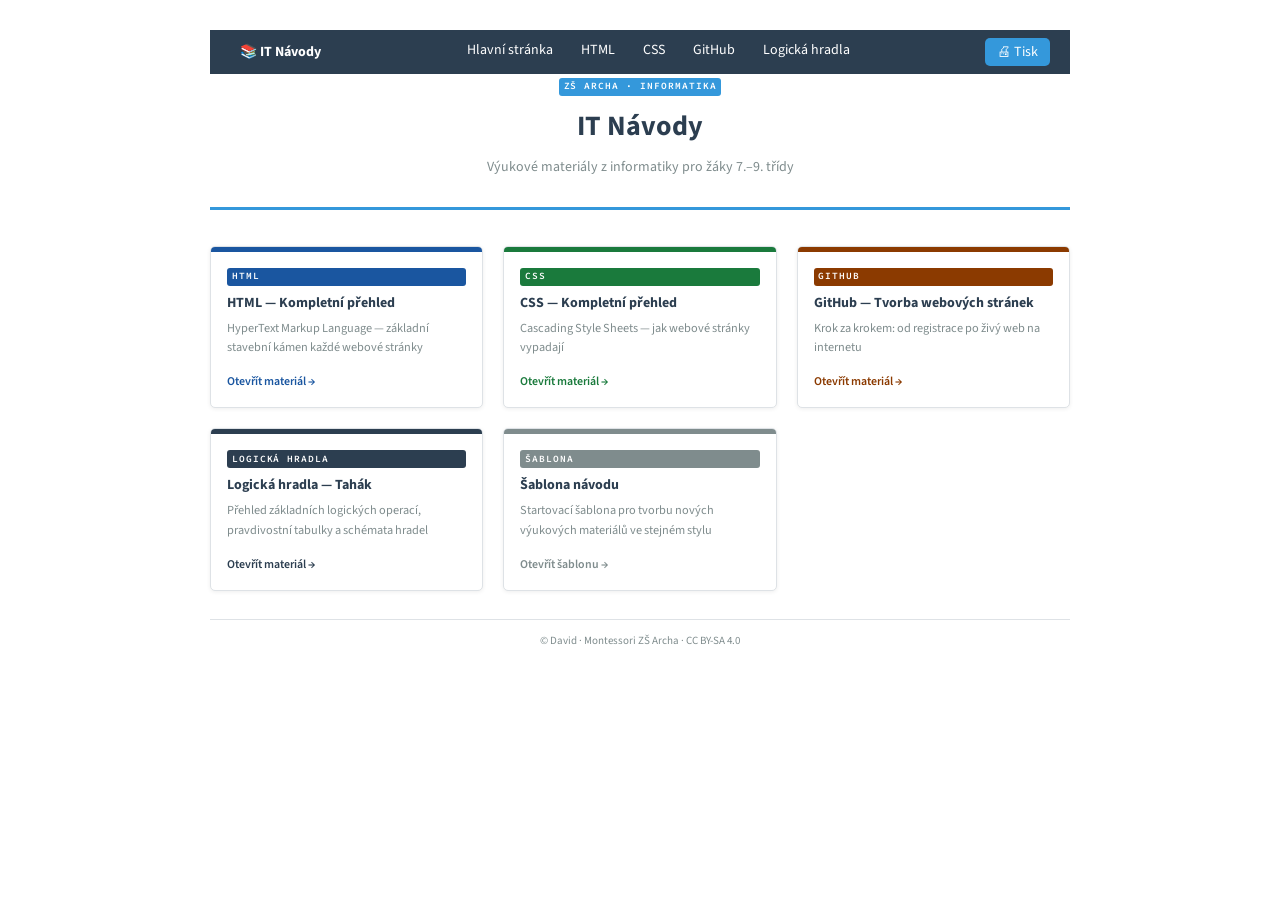
==== index.html @ d5dbec37 "Nav panel & basic menu" ====
<!DOCTYPE html>
<html lang="cs">
<head>
  <meta charset="UTF-8">
  <meta name="viewport" content="width=device-width, initial-scale=1.0">
  <meta name="description" content="Výukové materiály z informatiky pro žáky 7.–9. třídy ZŠ.">
  <title>IT Návody — Rozcestník</title>
  <link rel="stylesheet" href="navody-print.css">
  <style>
    /* === Přepsání max-width pro rozcestník === */
    body {
      max-width: 900px;
      padding: 30px 20px;
    }

    /* === Hlavička rozcestníku === */
    .site-header {
      text-align: center;
      margin-bottom: 36px;
      padding-bottom: 20px;
      border-bottom: 3px solid var(--color-secondary);
    }

    .site-header h1 {
      border-bottom: none;
      padding-bottom: 0;
      margin-bottom: 8px;
      font-size: 28px;
    }

    .site-header .subtitle {
      font-size: 1rem;
      color: var(--color-light);
    }

    /* === Grid karet === */
    .card-grid {
      display: grid;
      grid-template-columns: repeat(auto-fill, minmax(240px, 1fr));
      gap: 20px;
      margin: 28px 0;
    }

    /* === Karta === */
    .card {
      background: white;
      border: 1px solid var(--color-border);
      border-radius: var(--border-radius);
      overflow: hidden;
      box-shadow: 0 1px 4px rgba(0,0,0,0.07);
      transition: transform 0.15s ease, box-shadow 0.15s ease;
      display: flex;
      flex-direction: column;
    }

    .card:hover {
      transform: translateY(-3px);
      box-shadow: 0 4px 14px rgba(0,0,0,0.13);
    }

    /* Barevný pruh nahoře */
    .card-stripe {
      height: 5px;
      background: var(--card-color, var(--color-secondary));
    }

    .card-body {
      padding: 16px;
      flex: 1;
      display: flex;
      flex-direction: column;
    }

    .card-badge {
      display: inline-block;
      font-family: var(--font-code);
      font-size: 0.68rem;
      font-weight: 600;
      letter-spacing: 0.1em;
      text-transform: uppercase;
      color: white;
      background: var(--card-color, var(--color-secondary));
      padding: 0.15em 0.5em;
      border-radius: 3px;
      margin-bottom: 8px;
    }

    .card h2 {
      font-size: 1rem;
      color: var(--color-primary);
      border-left: none;
      padding-left: 0;
      margin-top: 0;
      margin-bottom: 6px;
      line-height: 1.35;
    }

    .card p {
      font-size: 0.88rem;
      color: var(--color-light);
      margin: 0;
      flex: 1;
    }

    .card-link {
      display: block;
      margin-top: 14px;
      font-size: 0.85rem;
      font-weight: 600;
      color: var(--card-color, var(--color-secondary));
      text-decoration: none;
    }

    .card-link:hover {
      text-decoration: underline;
    }

    /* Barevná témata karet */
    .card--html  { --card-color: #1a56a0; }
    .card--css   { --card-color: #1a7a3c; }
    .card--github { --card-color: #8b3a00; }
    .card--logic { --card-color: #2c3e50; }
    .card--template { --card-color: #7f8c8d; }

    /* === Tisk === */
    @media print {
      body {
        max-width: none;
        padding: 0;
      }

      .card-grid {
        display: block;
      }

      .card {
        display: flex;
        flex-direction: row;
        align-items: center;
        border: none;
        border-bottom: 1px solid var(--color-border);
        border-radius: 0;
        box-shadow: none;
        padding: 8px 0;
        gap: 12px;
        transform: none !important;
      }

      .card-stripe {
        display: none;
      }

      .card-body {
        padding: 0;
        flex-direction: row;
        align-items: baseline;
        gap: 10px;
        flex-wrap: wrap;
      }

      .card h2 {
        font-size: 0.95rem;
        margin: 0;
      }

      .card p {
        font-size: 0.82rem;
      }

      .card-link {
        margin-top: 0;
        font-size: 0.8rem;
      }

      .site-header h1 {
        font-size: 18px;
      }
    }

    /* === Responzivita === */
    @media screen and (max-width: 520px) {
      .card-grid {
        grid-template-columns: 1fr;
      }
    }
  </style>
</head>

<body>

<nav class="site-nav no-print">
  <a class="nav-logo" href="index.html">📚 IT Návody</a>
  <input type="checkbox" id="nav-toggle" class="nav-toggle">
  <label for="nav-toggle" class="nav-hamburger">&#9776;</label>
  <ul>
    <li><a href="index.html">Hlavní stránka</a></li>
    <li><a href="html.html">HTML</a></li>
    <li><a href="css.html">CSS</a></li>
    <li><a href="github.html">GitHub</a></li>
    <li><a href="logicka_hradla.html">Logická hradla</a></li>
  </ul>
  <button class="btn-print" onclick="window.print()">🖨 Tisk</button>
</nav>

  <header class="site-header no-print" role="banner">
    <span class="card-badge" style="background: var(--color-secondary);">ZŠ Archa · Informatika</span>
    <h1>IT Návody</h1>
    <p class="subtitle">Výukové materiály z informatiky pro žáky 7.–9. třídy</p>
  </header>

  <h1 class="no-print" style="display:none;" aria-hidden="true">IT Návody — Rozcestník</h1>

  <main>
    <div class="card-grid">

      <!-- HTML -->
      <article class="card card--html">
        <div class="card-stripe"></div>
        <div class="card-body">
          <span class="card-badge">HTML</span>
          <h2>HTML — Kompletní přehled</h2>
          <p>HyperText Markup Language — základní stavební kámen každé webové stránky</p>
          <a class="card-link" href="html.html">Otevřít materiál →</a>
        </div>
      </article>

      <!-- CSS -->
      <article class="card card--css">
        <div class="card-stripe"></div>
        <div class="card-body">
          <span class="card-badge">CSS</span>
          <h2>CSS — Kompletní přehled</h2>
          <p>Cascading Style Sheets — jak webové stránky vypadají</p>
          <a class="card-link" href="css.html">Otevřít materiál →</a>
        </div>
      </article>

      <!-- GitHub -->
      <article class="card card--github">
        <div class="card-stripe"></div>
        <div class="card-body">
          <span class="card-badge">GitHub</span>
          <h2>GitHub — Tvorba webových stránek</h2>
          <p>Krok za krokem: od registrace po živý web na internetu</p>
          <a class="card-link" href="github.html">Otevřít materiál →</a>
        </div>
      </article>

      <!-- Logická hradla -->
      <article class="card card--logic">
        <div class="card-stripe"></div>
        <div class="card-body">
          <span class="card-badge">Logická hradla</span>
          <h2>Logická hradla — Tahák</h2>
          <p>Přehled základních logických operací, pravdivostní tabulky a schémata hradel</p>
          <a class="card-link" href="logicka_hradla.html">Otevřít materiál →</a>
        </div>
      </article>

      <!-- Šablona -->
      <article class="card card--template">
        <div class="card-stripe"></div>
        <div class="card-body">
          <span class="card-badge">Šablona</span>
          <h2>Šablona návodu</h2>
          <p>Startovací šablona pro tvorbu nových výukových materiálů ve stejném stylu</p>
          <a class="card-link" href="navod-sablona.html">Otevřít šablonu →</a>
        </div>
      </article>

    </div>
  </main>

  <footer>
    <p>
      © David · Montessori ZŠ Archa ·
      <a href="https://creativecommons.org/licenses/by-sa/4.0/" target="_blank" rel="license noopener">CC BY-SA 4.0</a>
    </p>
  </footer>

</body>
</html>
---- navody-print.css ----
/**
 * navody-print.css
 * Jednotný styl pro výukové materiály — webové technologie
 * Autor: David (Montessori ZŠ Archa)
 * Licence: CC BY-SA 4.0
 *
 * Témata: přidej třídu na <body>:
 *   .theme-html    → modrá
 *   .theme-css     → zelená
 *   .theme-github  → hnědočervená
 *   (bez třídy)    → výchozí modrošedá
 *
 * Formát tisku: přidej třídu na <html>:
 *   .print-a4  → A4 (výchozí)
 *   .print-a5  → A5
 */

@import url('https://fonts.googleapis.com/css2?family=Source+Code+Pro:wght@400;600&family=Source+Sans+3:ital,wght@0,300;0,400;0,600;0,700;1,400&display=swap');

/* ===================================
   CSS PROMĚNNÉ — výchozí téma
   =================================== */
:root {
  /* Barvy — výchozí (modrošedá) */
  --color-primary:        #2c3e50;
  --color-secondary:      #3498db;
  --color-accent:         #2980b9;
  --color-text:           #1a1a1a;
  --color-light:          #7f8c8d;
  --color-bg-section:     #f8f9fa;
  --color-border:         #dee2e6;
  --color-table-header:   #3498db;
  --color-table-stripe:   #ecf0f1;
  --color-warning-bg:     #fff3cd;
  --color-warning-border: #ffc107;
  --color-tip-bg:         #d4edda;
  --color-tip-border:     #28a745;
  --color-code-bg:        #1e1e2e;   /* tmavé pozadí kódu */
  --color-code-text:      #cdd6f4;   /* světlý text kódu */
  --color-badge-bg:       var(--color-secondary);
  --color-badge-text:     #fff;

  /* Typografie */
  --font-main:       'Source Sans 3', Arial, Helvetica, sans-serif;
  --font-code:       'Source Code Pro', 'Courier New', Consolas, monospace;
  --font-size-base:  14px;
  --font-size-h1:    22px;
  --font-size-h2:    17px;
  --font-size-h3:    15px;
  --font-size-small: 11px;
  --line-height:     1.6;

  /* Rozměry */
  --max-width:        210mm;
  --padding-page:     15mm;
  --spacing-section:  18px;
  --border-radius:    5px;
}

/* ===================================
   TÉMATA (přes třídu na <body>)
   =================================== */
body.theme-html {
  --color-primary:      #1a3a6b;
  --color-secondary:    #1a56a0;
  --color-accent:       #1a56a0;
  --color-table-header: #1a56a0;
  --color-badge-bg:     #1a56a0;
}

body.theme-css {
  --color-primary:      #0d3d20;
  --color-secondary:    #1a7a3c;
  --color-accent:       #1a7a3c;
  --color-table-header: #1a7a3c;
  --color-badge-bg:     #1a7a3c;
  --color-tip-border:   #1a7a3c;
}

body.theme-github {
  --color-primary:      #4a1e00;
  --color-secondary:    #8b3a00;
  --color-accent:       #8b3a00;
  --color-table-header: #8b3a00;
  --color-badge-bg:     #8b3a00;
  --color-warning-border: #8b3a00;
  --color-warning-bg:   #fff0e6;
}

/* ===================================
   RESET & ZÁKLADNÍ LAYOUT
   =================================== */
*, *::before, *::after {
  box-sizing: border-box;
  margin: 0;
  padding: 0;
}

html {
  font-size: var(--font-size-base);
}

body {
  font-family: var(--font-main);
  max-width: var(--max-width);
  margin: 0 auto;
  padding: var(--padding-page);
  line-height: var(--line-height);
  color: var(--color-text);
  background: white;
}

/* ===================================
   HLAVIČKA DOKUMENTU
   =================================== */
.doc-header {
  border-bottom: 3px solid var(--color-secondary);
  padding-bottom: 12px;
  margin-bottom: 24px;
}

.doc-header .badge {
  display: inline-block;
  font-family: var(--font-code);
  font-size: 0.7rem;
  font-weight: 600;
  letter-spacing: 0.12em;
  text-transform: uppercase;
  color: var(--color-badge-text);
  background: var(--color-badge-bg);
  padding: 0.2em 0.6em;
  border-radius: var(--border-radius);
  margin-bottom: 0.35rem;
}

.doc-header h1 {
  /* přepíše obecné h1 jen v hlavičce */
  text-align: left;
  border-bottom: none;
  padding-bottom: 0;
  margin-bottom: 0.2rem;
}

.doc-header .subtitle {
  font-size: 0.95rem;
  color: var(--color-light);
  font-style: italic;
}

/* ===================================
   TYPOGRAFIE
   =================================== */
h1 {
  font-size: var(--font-size-h1);
  color: var(--color-primary);
  text-align: center;
  border-bottom: 3px solid var(--color-secondary);
  padding-bottom: 10px;
  margin-bottom: 20px;
  break-after: avoid;
}

h2 {
  font-size: var(--font-size-h2);
  color: var(--color-accent);
  margin-top: var(--spacing-section);
  margin-bottom: 10px;
  border-left: 4px solid var(--color-secondary);
  padding-left: 10px;
  break-after: avoid;
}

h3 {
  font-size: var(--font-size-h3);
  color: var(--color-primary);
  margin-top: 14px;
  margin-bottom: 6px;
  break-after: avoid;
}

h4 {
  font-size: var(--font-size-small);
  font-weight: 600;
  color: var(--color-light);
  text-transform: uppercase;
  letter-spacing: 0.06em;
  margin: 10px 0 4px;
}

p {
  margin: 0 0 8px 0;
  orphans: 3;
  widows: 3;
}

strong { font-weight: 700; }
em     { font-style: italic; }

a {
  color: var(--color-accent);
  text-decoration: none;
}
a:hover {
  text-decoration: underline;
}

hr.section-divider {
  border: none;
  border-top: 1.5px solid var(--color-border);
  margin: 20px 0;
}

/* ===================================
   SEKCE A KONTEJNERY
   =================================== */
.section,
.step,
.gate-section {
  background-color: var(--color-bg-section);
  border: 1px solid var(--color-border);
  border-radius: var(--border-radius);
  padding: 14px;
  margin: var(--spacing-section) 0;
  break-inside: avoid;
}

/* Rozbalovací sekce */
details {
  margin: 10px 0;
  border: 1px solid var(--color-border);
  border-radius: var(--border-radius);
  break-inside: avoid;
}

details summary {
  background: var(--color-bg-section);
  padding: 10px 15px;
  cursor: pointer;
  font-weight: bold;
  color: var(--color-primary);
  list-style: none;
}

details summary:hover {
  background: var(--color-table-stripe);
}

details[open] summary {
  border-bottom: 1px solid var(--color-border);
}

details > *:not(summary) {
  padding: 14px;
}

/* ===================================
   KÓD A PREFORMÁTOVANÝ TEXT
   =================================== */
code {
  background-color: var(--color-code-bg);
  color: var(--color-code-text);
  padding: 0.1em 0.4em;
  border-radius: 3px;
  font-family: var(--font-code);
  font-size: 0.88em;
  white-space: nowrap;
}

pre {
  background-color: var(--color-code-bg);
  color: var(--color-code-text);
  padding: 14px 16px;
  border-radius: var(--border-radius);
  border-left: 3px solid var(--color-secondary);
  overflow-x: auto;
  font-family: var(--font-code);
  font-size: 0.82em;
  line-height: 1.5;
  margin: 8px 0 12px;
  break-inside: avoid;
}

pre code {
  background: none;
  padding: 0;
  color: inherit;
  white-space: pre;
  font-size: inherit;
}

/* Syntax highlighting — třídy pro ruční označení */
.hl-tag  { color: #89b4fa; }          /* HTML tagy */
.hl-attr { color: #a6e3a1; }          /* atributy */
.hl-val  { color: #f9e2af; }          /* hodnoty atributů */
.hl-sel  { color: #cba6f7; }          /* CSS selektory */
.hl-prop { color: #89dceb; }          /* CSS vlastnosti */
.hl-cmt  { color: #6c7086; font-style: italic; }  /* komentáře */
.hl-kw   { color: #f38ba8; }          /* klíčová slova (@media, @keyframes…) */

/* ===================================
   TABULKY
   =================================== */
table {
  width: 100%;
  border-collapse: collapse;
  margin: 12px 0;
  font-size: 0.9em;
  break-inside: avoid;
}

th {
  background-color: var(--color-table-header);
  color: white;
  padding: 8px;
  text-align: left;
  font-weight: 600;
  border: 1px solid var(--color-accent);
}

td {
  padding: 7px 8px;
  border: 1px solid var(--color-border);
  vertical-align: top;
}

tr:nth-child(even) td {
  background-color: var(--color-table-stripe);
}

td code {
  font-size: 0.85em;
}

/* Pravdivostní tabulky (kompaktní, centrované) */
table.truth-table {
  width: auto;
  margin: 10px auto;
}

table.truth-table th,
table.truth-table td {
  text-align: center;
  padding: 6px 12px;
  font-family: var(--font-code);
}

/* ===================================
   UPOZORNĚNÍ A TIPY
   =================================== */
.warning,
.pozor {
  background-color: var(--color-warning-bg);
  border-left: 4px solid var(--color-warning-border);
  padding: 10px 14px;
  margin: 12px 0;
  border-radius: 0 var(--border-radius) var(--border-radius) 0;
  break-inside: avoid;
  font-size: 0.93em;
}

.tip,
.info {
  background-color: var(--color-tip-bg);
  border-left: 4px solid var(--color-tip-border);
  padding: 10px 14px;
  margin: 12px 0;
  border-radius: 0 var(--border-radius) var(--border-radius) 0;
  break-inside: avoid;
  font-size: 0.93em;
}

/* ===================================
   SEZNAMY
   =================================== */
ul, ol {
  margin: 8px 0;
  padding-left: 24px;
}

li {
  margin-bottom: 4px;
}

li > ul,
li > ol {
  margin: 3px 0;
}

/* Kroky — velké číslované kroky (ol.steps) */
ol.steps {
  counter-reset: step-counter;
  list-style: none;
  padding-left: 0;
}

ol.steps > li {
  counter-increment: step-counter;
  margin: 14px 0;
  padding-left: 46px;
  position: relative;
  min-height: 34px;
}

ol.steps > li::before {
  content: counter(step-counter);
  position: absolute;
  left: 0;
  top: 0;
  width: 30px;
  height: 30px;
  background: var(--color-secondary);
  color: white;
  border-radius: 50%;
  text-align: center;
  line-height: 30px;
  font-weight: bold;
  font-size: 0.9em;
}

/* Kroky — inline varianta pro nesekvenciální kroky */
.step-row {
  display: flex;
  gap: 10px;
  align-items: flex-start;
  margin-bottom: 8px;
}

.step-num {
  flex-shrink: 0;
  width: 26px;
  height: 26px;
  border-radius: 50%;
  background: var(--color-secondary);
  color: white;
  font-size: 0.78rem;
  font-weight: 700;
  display: flex;
  align-items: center;
  justify-content: center;
  margin-top: 1px;
}

/* ===================================
   LAYOUT — SLOUPCOVÉ ROZLOŽENÍ
   =================================== */

/* Klasické CSS columns (pro plynulý text) */
.columns-2 {
  column-count: 2;
  column-gap: 20px;
}

/* Grid columns (pro nezávislé bloky, lepší při tisku) */
.two-col {
  display: grid;
  grid-template-columns: 1fr 1fr;
  gap: 16px;
}

.two-col > * {
  min-width: 0; /* zabrání přetékání */
}

/* ===================================
   OBRÁZKY A SCHÉMATA
   =================================== */
img {
  max-width: 100%;
  height: auto;
  display: block;
  margin: 12px auto;
}

figure {
  margin: 12px 0;
  text-align: center;
  break-inside: avoid;
}

figcaption {
  font-size: var(--font-size-small);
  color: var(--color-light);
  margin-top: 6px;
  font-style: italic;
}

.schema,
.diagram {
  background: white;
  border: 1px solid var(--color-border);
  border-radius: var(--border-radius);
  padding: 10px;
  margin: 12px 0;
  break-inside: avoid;
}

/* ===================================
   POMOCNÉ TŘÍDY
   =================================== */
.text-center { text-align: center; }
.text-right  { text-align: right; }
.text-small  { font-size: var(--font-size-small); }
.text-muted  { color: var(--color-light); }
.bold        { font-weight: bold; }
.mt-0        { margin-top: 0; }
.mb-0        { margin-bottom: 0; }
.no-print    { display: block; }   /* při tisku skryto — viz @media print */

/* ===================================
   PATIČKA
   =================================== */
footer,
.footer {
  margin-top: 28px;
  padding-top: 12px;
  border-top: 1px solid var(--color-border);
  text-align: center;
  font-size: var(--font-size-small);
  color: var(--color-light);
}

footer a,
.footer a {
  color: var(--color-light);
}

footer a:hover,
.footer a:hover {
  text-decoration: underline;
}

/* ===================================
   NAVIGACE
   =================================== */
nav.site-nav {
  position: sticky;
  top: 0;
  z-index: 100;
  background: var(--color-primary);
  height: 44px;
  display: flex;
  align-items: center;
  justify-content: space-between;
  padding: 0 20px;
}

nav.site-nav .nav-logo {
  color: white;
  font-weight: 700;
  text-decoration: none;
}

nav.site-nav ul {
  display: flex;
  list-style: none;
  gap: 8px;
  margin: 0;
  padding: 0;
}

nav.site-nav a {
  color: white;
  padding: 4px 10px;
  border-radius: var(--border-radius);
  text-decoration: none;
}

nav.site-nav a:hover {
  background: rgba(255, 255, 255, 0.15);
}

nav.site-nav a.active {
  border-bottom: 2px solid var(--color-secondary);
}

nav.site-nav .btn-print {
  background: var(--color-secondary);
  color: white;
  padding: 4px 12px;
  border-radius: var(--border-radius);
  cursor: pointer;
  border: none;
  font-family: var(--font-main);
  font-size: var(--font-size-base);
}

/* Hamburger — skrytý na velkých obrazovkách */
.nav-toggle { display: none; }

.nav-hamburger {
  display: none;
  color: white;
  font-size: 1.5rem;
  cursor: pointer;
  padding: 0 6px;
  line-height: 44px;
  user-select: none;
}

/* ===================================
   TISK (@media print)
   =================================== */
@media print {

  nav.site-nav { display: none !important; }

  /* Správné barvy při tisku (neprosvítit) */
  * {
    -webkit-print-color-adjust: exact !important;
    print-color-adjust: exact !important;
  }

  body {
    max-width: none;
    padding: 0;
    font-size: 9pt;
    background: white;
    color: black;
  }

  /* Formát stránky — A5 */
  @page {
    size: A5;
    margin: 12mm;
  }

  /* Skryj prvky jen pro obrazovku */
  .no-print {
    display: none !important;
  }

  /* Kódové bloky — světlé pro tisk */
  pre {
    background: #f4f4f4 !important;
    color: #111 !important;
    border: 1px solid #ccc !important;
    border-left: 3px solid #555 !important;
    font-size: 8pt !important;
  }

  .hl-tag  { color: #0040a0 !important; }
  .hl-attr { color: #006020 !important; }
  .hl-val  { color: #804000 !important; }
  .hl-sel  { color: #600080 !important; }
  .hl-prop { color: #005080 !important; }
  .hl-cmt  { color: #888    !important; }
  .hl-kw   { color: #a00000 !important; }

  code {
    background: #f0f0f0 !important;
    color: #111 !important;
    border: 1px solid #ccc;
  }

  /* Tabulky */
  th {
    background-color: var(--color-table-header) !important;
    color: white !important;
  }

  tr:nth-child(even) td {
    background-color: var(--color-table-stripe) !important;
  }

  /* Boxy */
  .warning, .pozor,
  .tip, .info {
    background: #f8f8f8 !important;
  }

  /* Stránkování */
  h1 { break-before: avoid; }
  h2, h3, h4 { break-after: avoid; }

  .section,
  .step,
  .gate-section,
  table,
  pre,
  figure,
  details,
  .step-row,
  .two-col {
    break-inside: avoid;
  }

  /* Rozbal všechny details při tisku */
  details {
    display: block !important;
  }

  details summary {
    display: none;
  }

  details > *:not(summary) {
    display: block !important;
    padding: 0;
  }

  /* Skryj online odkaz na licenci, zobraz text */
  footer a[href^="http"]::after {
    content: " (" attr(href) ")";
    font-size: 0.85em;
  }

  /* step-num černobílé */
  .step-num,
  ol.steps > li::before {
    background: #444 !important;
  }
}

/* ===================================
   RESPONZIVITA (náhled na mobilu)
   =================================== */
@media screen and (max-width: 600px) {
  /* Hamburger menu */
  nav.site-nav {
    flex-wrap: wrap;
    height: auto;
    min-height: 44px;
  }

  nav.site-nav .nav-logo {
    line-height: 44px;
    flex: 1;
  }

  .nav-hamburger {
    display: flex;
    align-items: center;
  }

  nav.site-nav ul {
    display: none;
    flex-direction: column;
    width: 100%;
    background: var(--color-primary);
    padding: 0 0 8px;
    gap: 2px;
  }

  .nav-toggle:checked ~ ul {
    display: flex;
  }

  nav.site-nav .btn-print {
    display: none;
  }

  body {
    padding: 12px;
  }

  .columns-2 {
    column-count: 1;
  }

  .two-col {
    grid-template-columns: 1fr;
  }

  table {
    font-size: 0.82em;
  }

  th, td {
    padding: 5px 4px;
  }
}
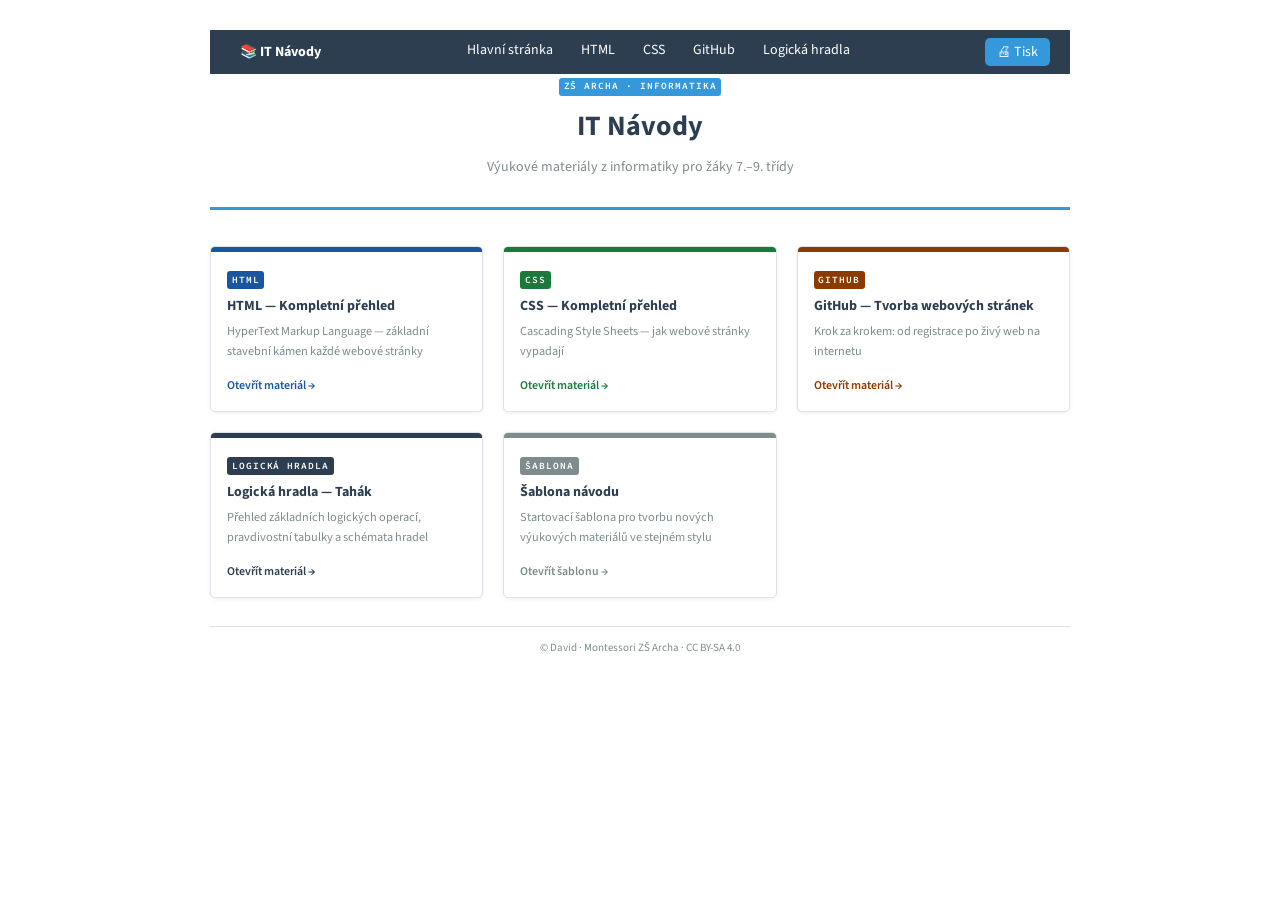
==== commit 20964f66: "Add a link to the cards so i can click it" ====
--- a/index.html
+++ b/index.html
@@ -215,57 +215,67 @@
 
       <!-- HTML -->
       <article class="card card--html">
-        <div class="card-stripe"></div>
-        <div class="card-body">
+        <a href="html.html">
+          <div class="card-stripe"></div>
+          <div class="card-body">
           <span class="card-badge">HTML</span>
           <h2>HTML — Kompletní přehled</h2>
           <p>HyperText Markup Language — základní stavební kámen každé webové stránky</p>
           <a class="card-link" href="html.html">Otevřít materiál →</a>
-        </div>
+          </div>
+        </a>
       </article>
 
       <!-- CSS -->
       <article class="card card--css">
-        <div class="card-stripe"></div>
-        <div class="card-body">
-          <span class="card-badge">CSS</span>
-          <h2>CSS — Kompletní přehled</h2>
-          <p>Cascading Style Sheets — jak webové stránky vypadají</p>
-          <a class="card-link" href="css.html">Otevřít materiál →</a>
-        </div>
+        <a href="css.html">
+          <div class="card-stripe"></div>
+          <div class="card-body">
+            <span class="card-badge">CSS</span>
+            <h2>CSS — Kompletní přehled</h2>
+            <p>Cascading Style Sheets — jak webové stránky vypadají</p>
+            <a class="card-link" href="css.html">Otevřít materiál →</a>
+          </div>
+        </a>
       </article>
 
       <!-- GitHub -->
       <article class="card card--github">
-        <div class="card-stripe"></div>
-        <div class="card-body">
-          <span class="card-badge">GitHub</span>
-          <h2>GitHub — Tvorba webových stránek</h2>
-          <p>Krok za krokem: od registrace po živý web na internetu</p>
-          <a class="card-link" href="github.html">Otevřít materiál →</a>
-        </div>
+        <a href="github.html">
+          <div class="card-stripe"></div>
+          <div class="card-body">
+            <span class="card-badge">GitHub</span>
+            <h2>GitHub — Tvorba webových stránek</h2>
+            <p>Krok za krokem: od registrace po živý web na internetu</p>
+            <a class="card-link" href="github.html">Otevřít materiál →</a>
+          </div>
+        </a>
       </article>
 
       <!-- Logická hradla -->
       <article class="card card--logic">
-        <div class="card-stripe"></div>
-        <div class="card-body">
-          <span class="card-badge">Logická hradla</span>
-          <h2>Logická hradla — Tahák</h2>
-          <p>Přehled základních logických operací, pravdivostní tabulky a schémata hradel</p>
-          <a class="card-link" href="logicka_hradla.html">Otevřít materiál →</a>
-        </div>
+        <a href="logicka_hradla.html">
+          <div class="card-stripe"></div>
+          <div class="card-body">
+            <span class="card-badge">Logická hradla</span>
+            <h2>Logická hradla — Tahák</h2>
+            <p>Přehled základních logických operací, pravdivostní tabulky a schémata hradel</p>
+            <a class="card-link" href="logicka_hradla.html">Otevřít materiál →</a>
+          </div>
+        </a>
       </article>
 
       <!-- Šablona -->
       <article class="card card--template">
-        <div class="card-stripe"></div>
-        <div class="card-body">
-          <span class="card-badge">Šablona</span>
-          <h2>Šablona návodu</h2>
-          <p>Startovací šablona pro tvorbu nových výukových materiálů ve stejném stylu</p>
-          <a class="card-link" href="navod-sablona.html">Otevřít šablonu →</a>
-        </div>
+        <a href="navod-sablona.html">
+          <div class="card-stripe"></div>
+          <div class="card-body">
+            <span class="card-badge">Šablona</span>
+            <h2>Šablona návodu</h2>
+            <p>Startovací šablona pro tvorbu nových výukových materiálů ve stejném stylu</p>
+            <a class="card-link" href="navod-sablona.html">Otevřít šablonu →</a>
+          </div>
+        </a>
       </article>
 
     </div>
